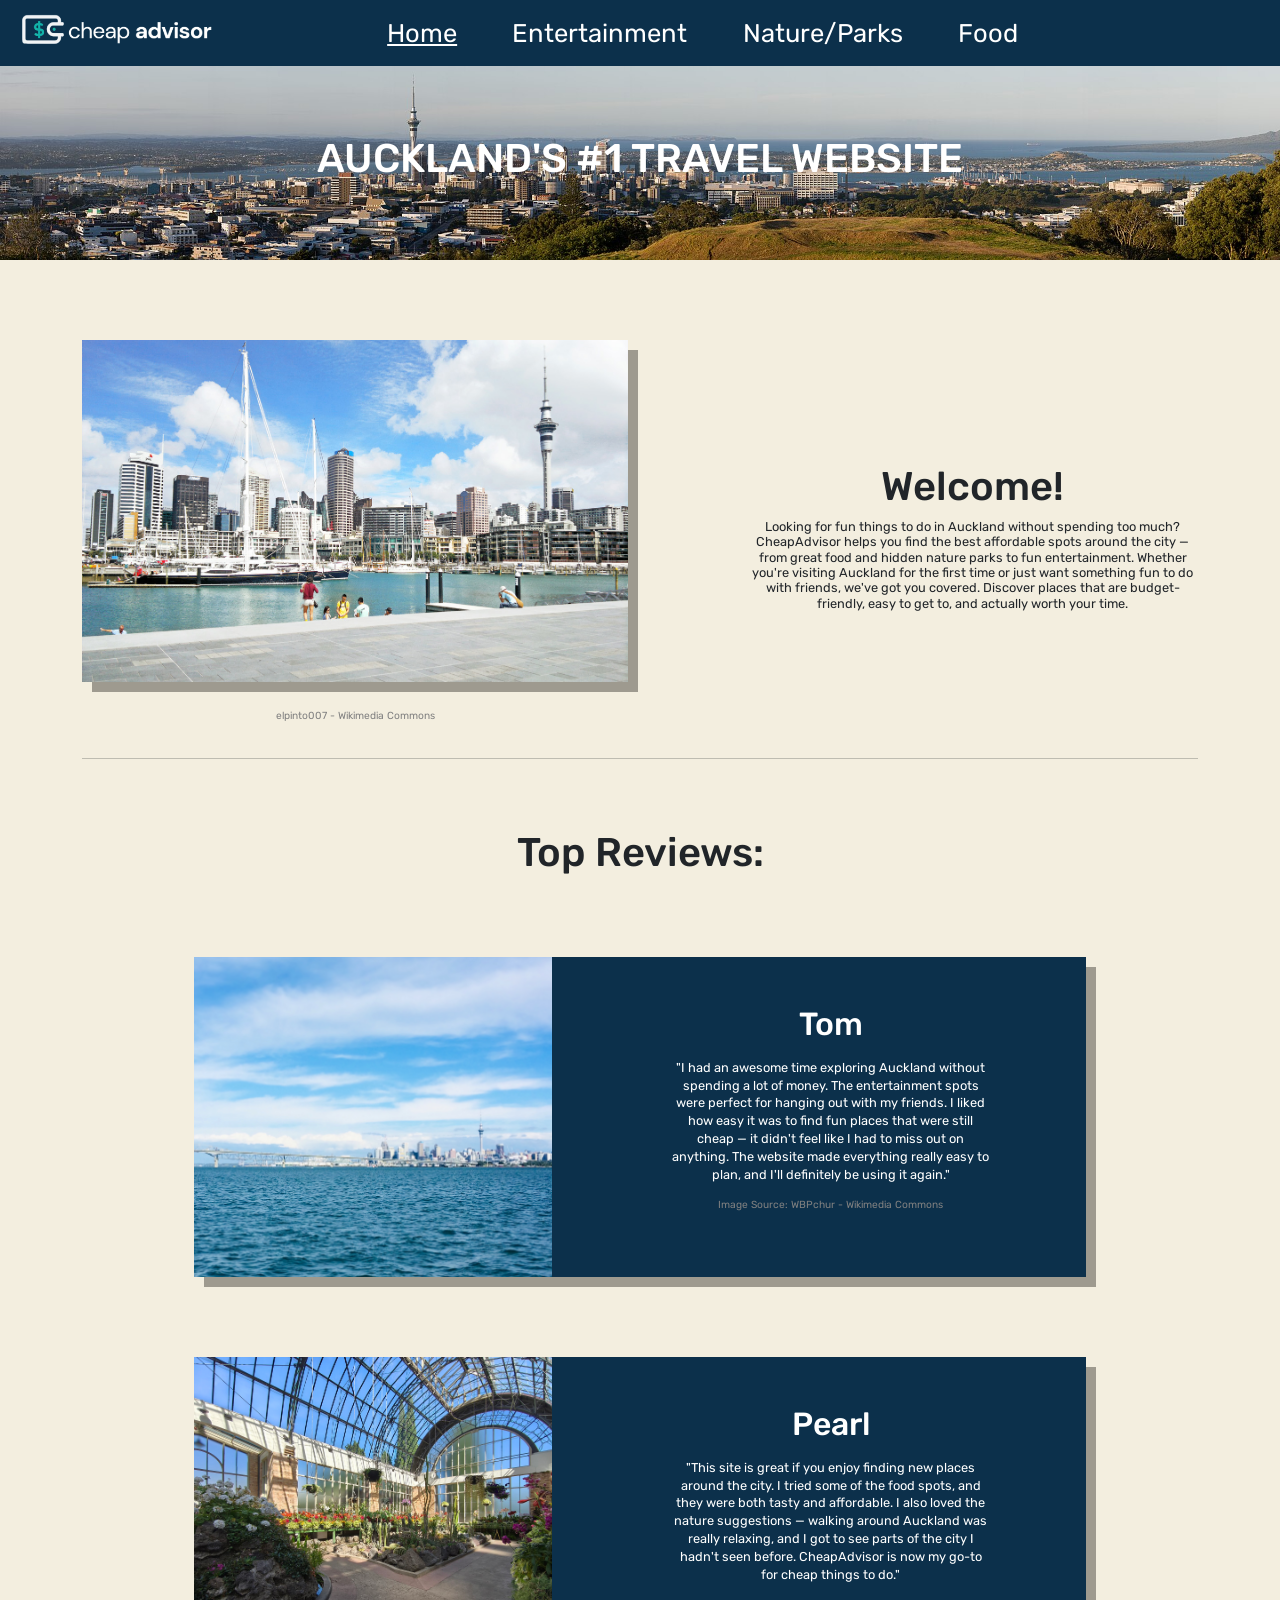
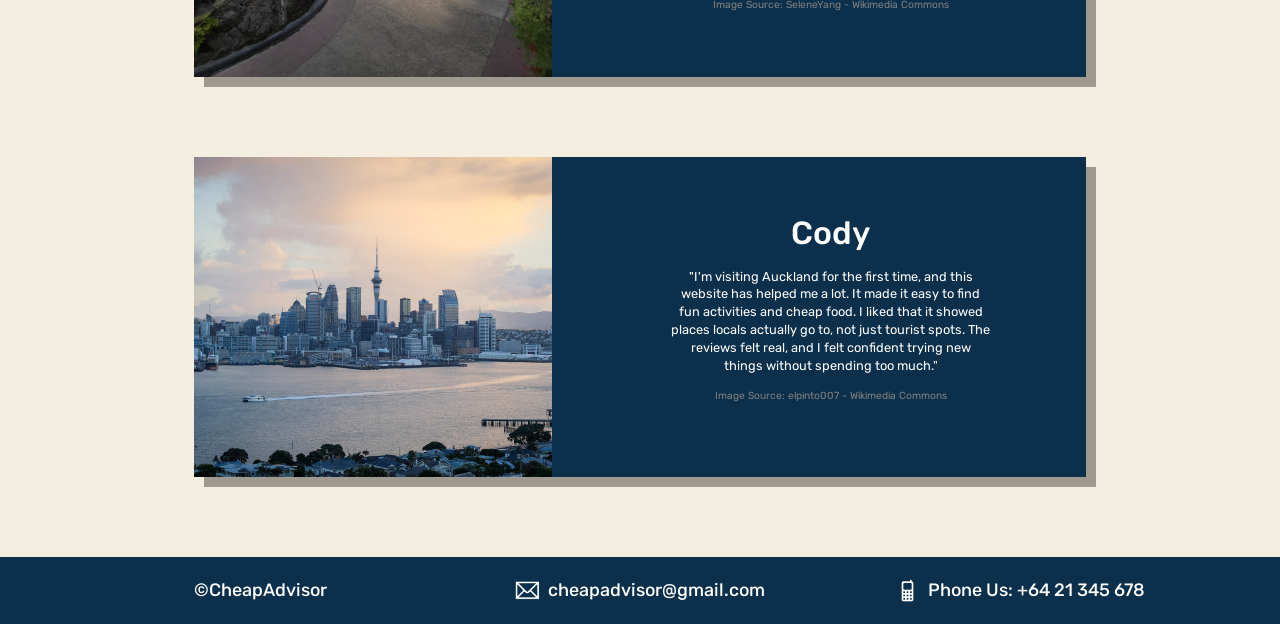
==== index.html @ 7c23dec3 "fixed figcaption error for home page" ====
<!DOCTYPE html>
<html lang="en">
<head>
    <meta charset="UTF-8">
    <meta name="viewport" content="width=device-width, initial-scale=1.0">
    <link href="https://cdn.jsdelivr.net/npm/bootstrap@5.3.3/dist/css/bootstrap.min.css" rel="stylesheet">
    <link rel="stylesheet" href="stylesheet.css">
    <title>Home Page</title>
    <style>
        @import url('https://fonts.googleapis.com/css2?family=Rubik:ital,wght@0,300..900;1,300..900&display=swap');
    </style>
</head>

<body>
    <!-- Alligns Nav-Bar links and logo horizontally. -->
    <nav class="navbar d-flex align-items-center">
        <!-- Adds margin to the logo on larger screens. -->
        <div class="navLogo flex-fill ms-lg-3">
                <div class="navLogo flex-fill ms-3 ms-lg-0 me-lg-5">
                    <a href="index.html">
                        <img src="img/logo.png" class="logo d-none d-sm-block" alt="LogoImage">
                        <img src="img/logo_xs.png" class="logo d-block d-sm-none" alt="LogoImage">
                    </a>
                </div>
        </div>

        <!-- Links to other 3 pages on our website -->
        <div class="navLinks flex-fill me-lg-5">
            <a class="text-white text-decoration-underline" href="index.html">Home</a>
            <a class="text-white text-decoration-none" href="entertainment.html">Entertainment</a>
            <a class="text-white text-decoration-none" href="nature.html">Nature/Parks</a>
            <a class="text-white text-decoration-none" href="food.html">Food</a>
        </div>

         <!-- Empty space to help balance and center the navbar layout -->
        <div class="navRightSpacer flex-fill"></div>


    </nav>

    <!-- Banner of the index.html page -->

    <div class="banner">
        <img class="indexheader img-fluid" src="img/indexheader.jpg" alt="Auckland Banner Image">
        <h1 class="bannertext">AUCKLAND'S #1 TRAVEL WEBSITE</h1>
    </div>



    <!-- Welcome Portion -->
    <div class="welcometext">
        <div class="container">
            <div class="row align-items-center">

                <div class="col-md-6">
                    <figure class="text-center">
                        <img class="cbdimage img-fluid" src="img/Auckland_CBD.jpg" alt="Auckland CBD">
                        <figcaption><a href="https://commons.wikimedia.org/wiki/File:Auckland_CBD.jpg" target="_blank">elpinto007 - Wikimedia Commons</a></figcaption>
                    </figure>
                </div>


                <div class="col-md-5 text-center ms-md-auto">
                    <h1>Welcome!</h1>
                    <h5 class="indexh5">
                        Looking for fun things to do in Auckland without spending too much? 
                        CheapAdvisor helps you find the best affordable spots around the city — 
                        from great food and hidden nature parks to fun entertainment. 
                        Whether you're visiting Auckland for the first time or just want something fun to do with friends, 
                        we've got you covered. Discover places that are budget-friendly, easy to get to, 
                        and actually worth your time.
                    </h5>
                </div>
            </div>
            <hr>
        </div>
    </div>


    <!-- Reviews -->
    <div class="reviewcontainer container">
        <h1 class="text-center">Top Reviews:</h1>
            <!-- Review 1 -->

            <div class="review-box">
                <div class="row align-items-center flex-column flex-md-row text-center">
    
                    <!-- Image -->
                    <div class="col-md-5 text-center">
                        <img src="img/Aucklandimage1.png" class="img-fluid review-img" alt="Review 1">
                    </div>
    
                    <!-- Text -->
                    <div class="col-md-7 text-center review-text">
                        <h1>Tom</h1>
                        <p>"I had an awesome time exploring Auckland without spending a lot of money. 
                            The entertainment spots were perfect for hanging out with my friends. 
                            I liked how easy it was to find fun places that were still cheap — it didn't 
                            feel like I had to miss out on anything. The website made everything really easy to plan, 
                            and I'll definitely be using it again."</p>

                        <figure class="indexfigcaptions text-center">
                            <figcaption><a href="https://commons.wikimedia.org/wiki/File:Auckland_skyline_from_harbour.png" target="_blank">Image Source: WBPchur - Wikimedia Commons</a></figcaption>
                        </figure>
                    </div>
                </div>
            </div>
            
            <!-- Review 2 -->

            <div class="review-box">
                <div class="row align-items-center">
                    <div class="col-md-5 text-center">
                        <img src="img/Aucklandimage2.jpg" class="img-fluid review-img" alt="Review 2">
                    </div>
    
                    <div class="col-md-4 text-center review-text">
                        <h1>Pearl</h1>
                        <p>"This site is great if you enjoy finding new places around the city. 
                            I tried some of the food spots, and they were both tasty and affordable. 
                            I also loved the nature suggestions — walking around Auckland was really relaxing, 
                            and I got to see parts of the city I hadn't seen before. CheapAdvisor is now my go-to 
                            for cheap things to do."</p>

                        <figure class="indexfigcaptions text-center">
                            <figcaption><a href="https://commons.wikimedia.org/wiki/File:The-Wintergardens-Auckland-2.jpg" target="_blank">Image Source: SeleneYang - Wikimedia Commons</a></figcaption>
                        </figure>
                    </div>
                </div>
            </div>
            
            <!-- Review 3 -->

            <div class='review-box'>
                <div class="row align-items-center">
                    
                    <div class="col-md-5 text-center">
                        <img src="img/Aucklandimage3.jpg" class="img-fluid review-img" alt="Review 3">
                    </div>
    
                    <div class="col-md-4 text-center review-text">
                        <h1>Cody</h1>
                        <p>"I'm visiting Auckland for the first time, and this website has helped me a lot. 
                            It made it easy to find fun activities and cheap food. I liked that it showed places 
                            locals actually go to, not just tourist spots. The reviews felt real, and I felt confident 
                            trying new things without spending too much."</p>

                        <figure class="indexfigcaptions text-center">
                            <figcaption><a href="https://commons.wikimedia.org/wiki/File:Auckland_skyline_-_May_2024.jpg" target="_blank">Image Source: elpinto007 - Wikimedia Commons</a></figcaption>
                        </figure>
                    </div>
                </div>
            </div>
    </div>


    <footer>
        <div class="container">

            <!-- Bootstrap container to keep content aligned and padded -->
            <div class="row align-items-center text-center">
    

                <!-- Left column in the footer -->
                <div class="col-md-4">
                    ©CheapAdvisor
                </div>
    
                <!-- Middle column with flexbox to align icon and email horizontally -->
                <div class="col-md-4 d-flex justify-content-center align-items-center gap-2">
                    <img class="footericons img-fluid" src="img/mailicon.png" alt="Mail icon">
                    <span>cheapadvisor@gmail.com</span>
                </div>
    
                <!-- Right column with phone icon + text -->
                <div class="col-md-4 d-flex justify-content-center align-items-center gap-2">
                    <img class="footericons img-fluid" src="img/phoneicon.png" alt="Phone icon">
                    <span>Phone Us: +64 21 345 678</span>
                </div>
    
            </div>
        </div>
    </footer>
</body>
</html>
---- stylesheet.css ----
/* -------------------------------- *
  /* Template (Header + Footer) */
/* -------------------------------- */
.navbar {
    background-color: #0c304b;
    width: 100%;

}


/* Adjusts the nav bar and logo's sizes to be responsive for all devices */

.logo {
    height: clamp(17px, 5vw, 50px);
    width: auto;
}

.navLinks a {
    font-size: clamp(11px, 2vw, 32px);
    margin: 0 clamp(0px, 2vw, 35px);
    white-space: nowrap;
    font-family: "Rubik";
}

/* Styling for the footer across all 4 pages, and auto-adjust */

footer{
    background-color: #0c304b;
    color: white;
    padding: 20px 0;
    bottom: 0;
    width: 100%;
    font-size: clamp(12px, 1.4vw, 32px);
    font-family: "Rubik";
    font-weight: 450;
}


.footericons{
    width: clamp(16px, 2vw, 32px);
    height: auto;
}
/* -------------------------------- */





/* -------------------------------- */
        /* Global Styles */
/* -------------------------------- */

body {
    background-color: #f3eedf;
    font-family: "Rubik", sans-serif;
    margin: 0;
}

figcaption a {
    font-size: clamp(10px, 0.8vw, 25px);
    margin-top: 4px;
    color: gray;
    text-decoration: none;
}

figcaption a:hover {
    color: gray;
    font-size: clamp(10px, 0.85vw, 25px);
    text-decoration: underline;
}

/* -------------------------------- */




/* -------------------------------- */
        /* Index Page */
/* -------------------------------- */


.banner{
    position: relative;
    display: flex;
    justify-content: center;
    align-items: center;
}

.indexheader{
    width: 100%;
}

.bannertext{
    position: absolute;
    color: white;
    text-align: center;
    font-size: clamp(18px, 4vw, 40px);
}

.welcometext{
    margin-top: 80px;
    margin-bottom: 200px;
}

.cbdimage{
    box-shadow: 10px 10px #9e9a8f;
    margin-bottom: 20px;
}

.indexh5{
    font-weight: normal;
    font-size: clamp(10px, 1vw, 40px)
}

.review-box {
    width: 80%;
    margin: 80px auto;
    background-color: #0c304b;
    color: white;
    position: relative;
    box-shadow: 10px 10px #9e9a8f;
}


.review-text {
    display: flex;
    flex-direction: column;
    justify-content: center;
    max-width: 80%;
    margin: 0 auto;
    padding: clamp(8px, 3vw, 60px);
    align-items: center;
}

.review-text p {
    font-size: clamp(5px, 1vw, 14px); 
    width: clamp(200px, 25vw, 400px);
    margin: 0 auto;
    text-align: center;
}

.review-box h1 {
    font-size: clamp(14px, 4vw, 32px);
    margin-bottom: clamp(4px, 2vw, 15px); 
}

.review-img {
    width: 100%;
    height: clamp(200px, 25vw, 400px);   
    object-fit: cover; 
    display: block;
}

.review-box .col-md-5{
    height: 100%;
}

.review-box .col-md-7 {
    height: 100%;
}

.review-box .row{
    height: 100%;
}

.review-text {
    display: flex;
    flex-direction: column;
    justify-content: center;
    max-width: 80%;
    margin: 0 auto;
    padding: 20px 60px;
}

.review-text p {
    font-size: clamp(10px, 1vw, 14px);
    line-height: 1.4;
    margin: 0;
}

.indexfigcaptions{
    margin-top: 10px;
    text-align: center;
    font-size: clamp(10px, 1vw, 14px);
    width: 500px;
}


.reviewcontainer{
    margin-top: -130px;
}
/* -------------------------------- */





/* -------------------------------- */
        /* Entertainment */
/* -------------------------------- */

.main-container {
    width: 100%;
    max-width: 2000px;
    margin: 0 auto;
    padding: 30px;
}

.activities-container {
    width: 100%;
    max-width: 1300px;
    margin: 0 auto;
}

.main-heading {
    font-size: clamp(17px, 2.5vw, 45px);
    font-weight: 450;
}

.section-heading {
    font-size: clamp(20px, 3.3vw, 42px);
    font-weight: 430;
}

.heading {
    font-size: clamp(18px, 1.7vw, 35px);
    text-decoration: underline;
    font-weight: 450;
}

.description-heading {
    font-size: clamp(14px, 1.5vw, 35px);
    text-decoration: underline;
    margin-top: 12px;
    margin-bottom: 5px;
}

.description-text {
    font-size: clamp(13px, 1.4vw, 20px);
    line-height: 1.7;
    min-width: 200px;
    max-width: 500px;
    margin: 0 auto;
}

.horizontal-images {
    border: 4px solid #0c304b;
    border-radius: 5px;
    width: 100%;
    max-width: 400px;
    height: auto;
}

#TopPicksHover {
    transition: transform 0.3s ease, opacity 0.3s ease;
}

#TopPicksHover:hover {
    transform: scale(1.05);
    opacity: 0.8;        
}

.activity-images{
    border: 4px solid #0c304b;
    border-radius: 5px;
    width: 100%;
    max-width: 500px;
    height: auto;
}

.activities-description-text {
    font-size: clamp(13px, 1.8vw, 18px);
    line-height: 1.7;
    max-width: 550px;
    margin: 0 auto;
}




/* -------------------------------- */




/* -------------------------------- */
            /* Nature */
/* -------------------------------- */



/* -------------------------------- */








/* -------------------------------- */
        /* Food */
/* -------------------------------- */

.sub-text {
    font-size: clamp(14px, 1.5vw, 32px);
    letter-spacing: 1.2px;
}


.food-banner-container {
    width: 100%;
}

.food-banner {
    width: auto;
    max-width: 800px;
    height: clamp(110px, 33vw, 270px);
    border-radius: 6px;
}

.asian-food-container {
    width: 100%;
    max-width: 1300px;
    margin: 0 auto;
}

.asian-food-images {
    border: 4px solid #0c304b;
    border-radius: 5px;
    width: 100%;
    max-width: 500px;
}

/* -------------------------------- */
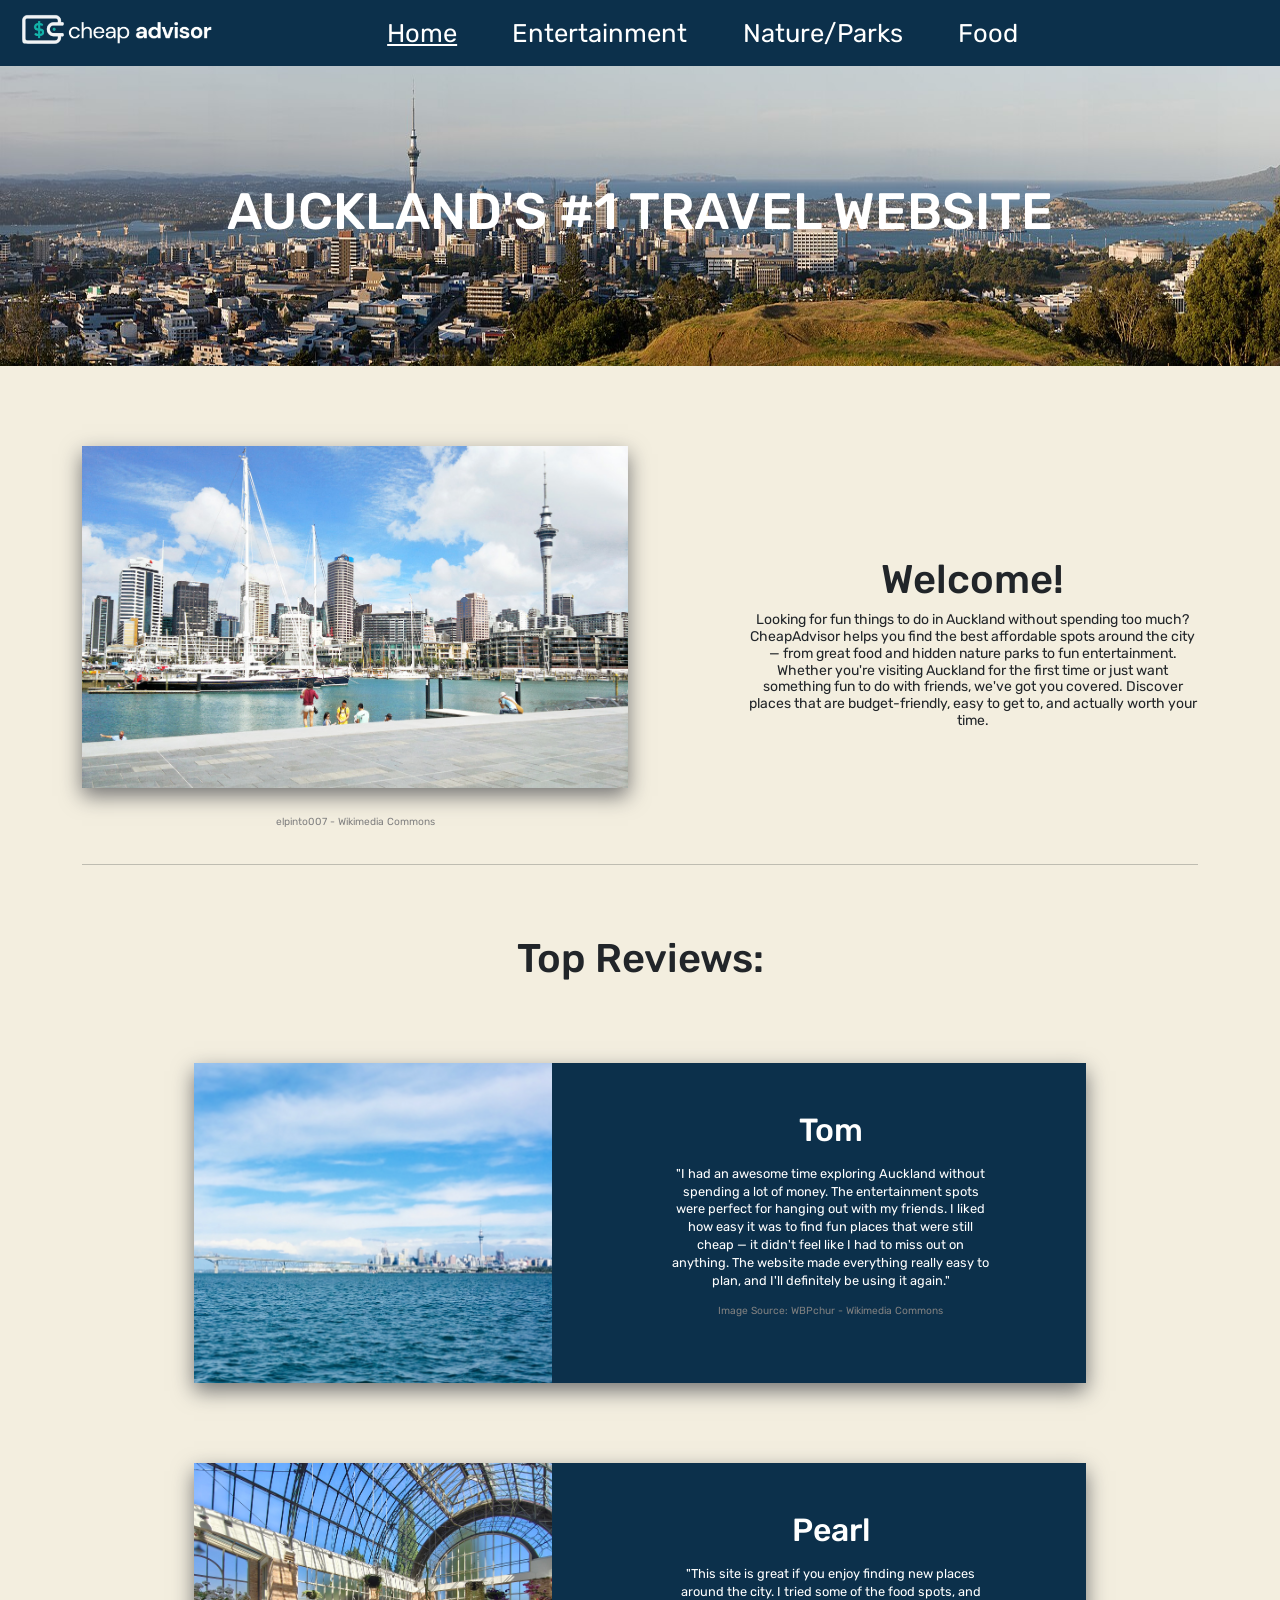
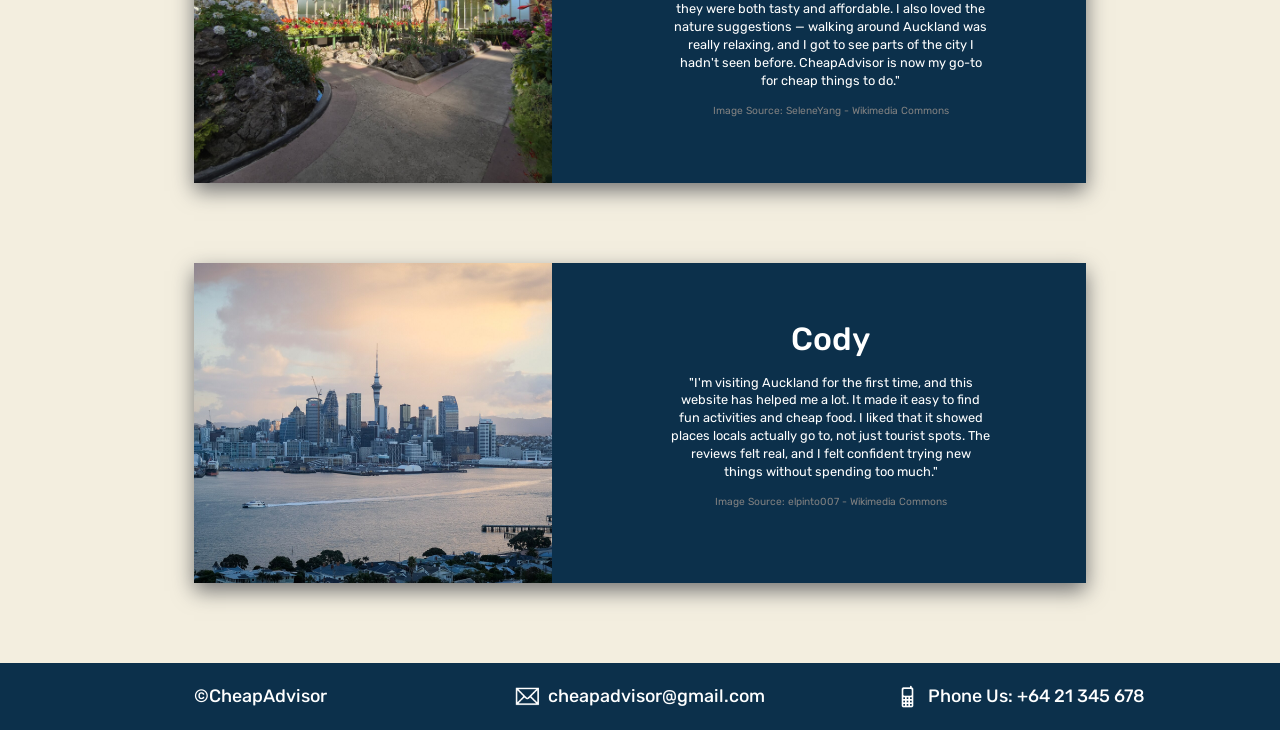
==== commit 4d27bfb0: "small changes" ====
--- a/index.html
+++ b/index.html
@@ -48,7 +48,7 @@
 
 
     <!-- Welcome Portion -->
-    <div class="welcometext">
+    <div class="welcomeinfo">
         <div class="container">
             <div class="row align-items-center">
 
@@ -60,8 +60,8 @@
                 </div>
 
 
-                <div class="col-md-5 text-center ms-md-auto">
-                    <h1>Welcome!</h1>
+                <div class="welcometext col-md-5 text-center ms-md-auto">
+                    <h1 class="text-center">Welcome!</h1>
                     <h5 class="indexh5">
                         Looking for fun things to do in Auckland without spending too much? 
                         CheapAdvisor helps you find the best affordable spots around the city — 
--- a/stylesheet.css
+++ b/stylesheet.css
@@ -57,7 +57,7 @@
 }
 
 figcaption a {
-    font-size: clamp(10px, 0.8vw, 25px);
+    font-size: clamp(8.5px, 0.8vw, 25px);
     margin-top: 4px;
     color: gray;
     text-decoration: none;
@@ -87,29 +87,29 @@
 }
 
 .indexheader{
-    width: 100%;
+    height: clamp(60px, 25vw, 300px);
 }
 
 .bannertext{
     position: absolute;
     color: white;
     text-align: center;
-    font-size: clamp(18px, 4vw, 40px);
-}
-
-.welcometext{
+    font-size: clamp(18px, 4vw, 60px);
+}
+
+.welcomeinfo{
     margin-top: 80px;
     margin-bottom: 200px;
 }
 
 .cbdimage{
-    box-shadow: 10px 10px #9e9a8f;
+    box-shadow: 0 8px 20px rgb(116, 116, 116);
     margin-bottom: 20px;
 }
 
 .indexh5{
     font-weight: normal;
-    font-size: clamp(10px, 1vw, 40px)
+    font-size: clamp(14px, 1vw, 60px);
 }
 
 .review-box {
@@ -118,7 +118,7 @@
     background-color: #0c304b;
     color: white;
     position: relative;
-    box-shadow: 10px 10px #9e9a8f;
+    box-shadow: 0 8px 20px rgb(116, 116, 116);
 }
 
 
@@ -146,7 +146,7 @@
 
 .review-img {
     width: 100%;
-    height: clamp(200px, 25vw, 400px);   
+    height: clamp(260px, 25vw, 400px);
     object-fit: cover; 
     display: block;
 }
@@ -228,6 +228,15 @@
     font-weight: 450;
 }
 
+.heading a {
+    color: black;
+}
+
+.heading a:hover {
+    font-size: clamp(15px, 1.6vw, 38px);
+    color: rgb(67, 67, 67);
+}
+
 .description-heading {
     font-size: clamp(14px, 1.5vw, 35px);
     text-decoration: underline;
@@ -235,6 +244,15 @@
     margin-bottom: 5px;
 }
 
+.description-heading a{
+    color: black;
+}
+
+.description-heading a:hover {
+    font-size: clamp(15px, 1.6vw, 38px);
+    color: rgb(67, 67, 67);
+}
+
 .description-text {
     font-size: clamp(13px, 1.4vw, 20px);
     line-height: 1.7;
@@ -251,11 +269,11 @@
     height: auto;
 }
 
-#TopPicksHover {
+.TopPicksHover {
     transition: transform 0.3s ease, opacity 0.3s ease;
 }
 
-#TopPicksHover:hover {
+.TopPicksHover:hover {
     transform: scale(1.05);
     opacity: 0.8;        
 }
@@ -339,5 +357,3 @@
 
 
 
-
-
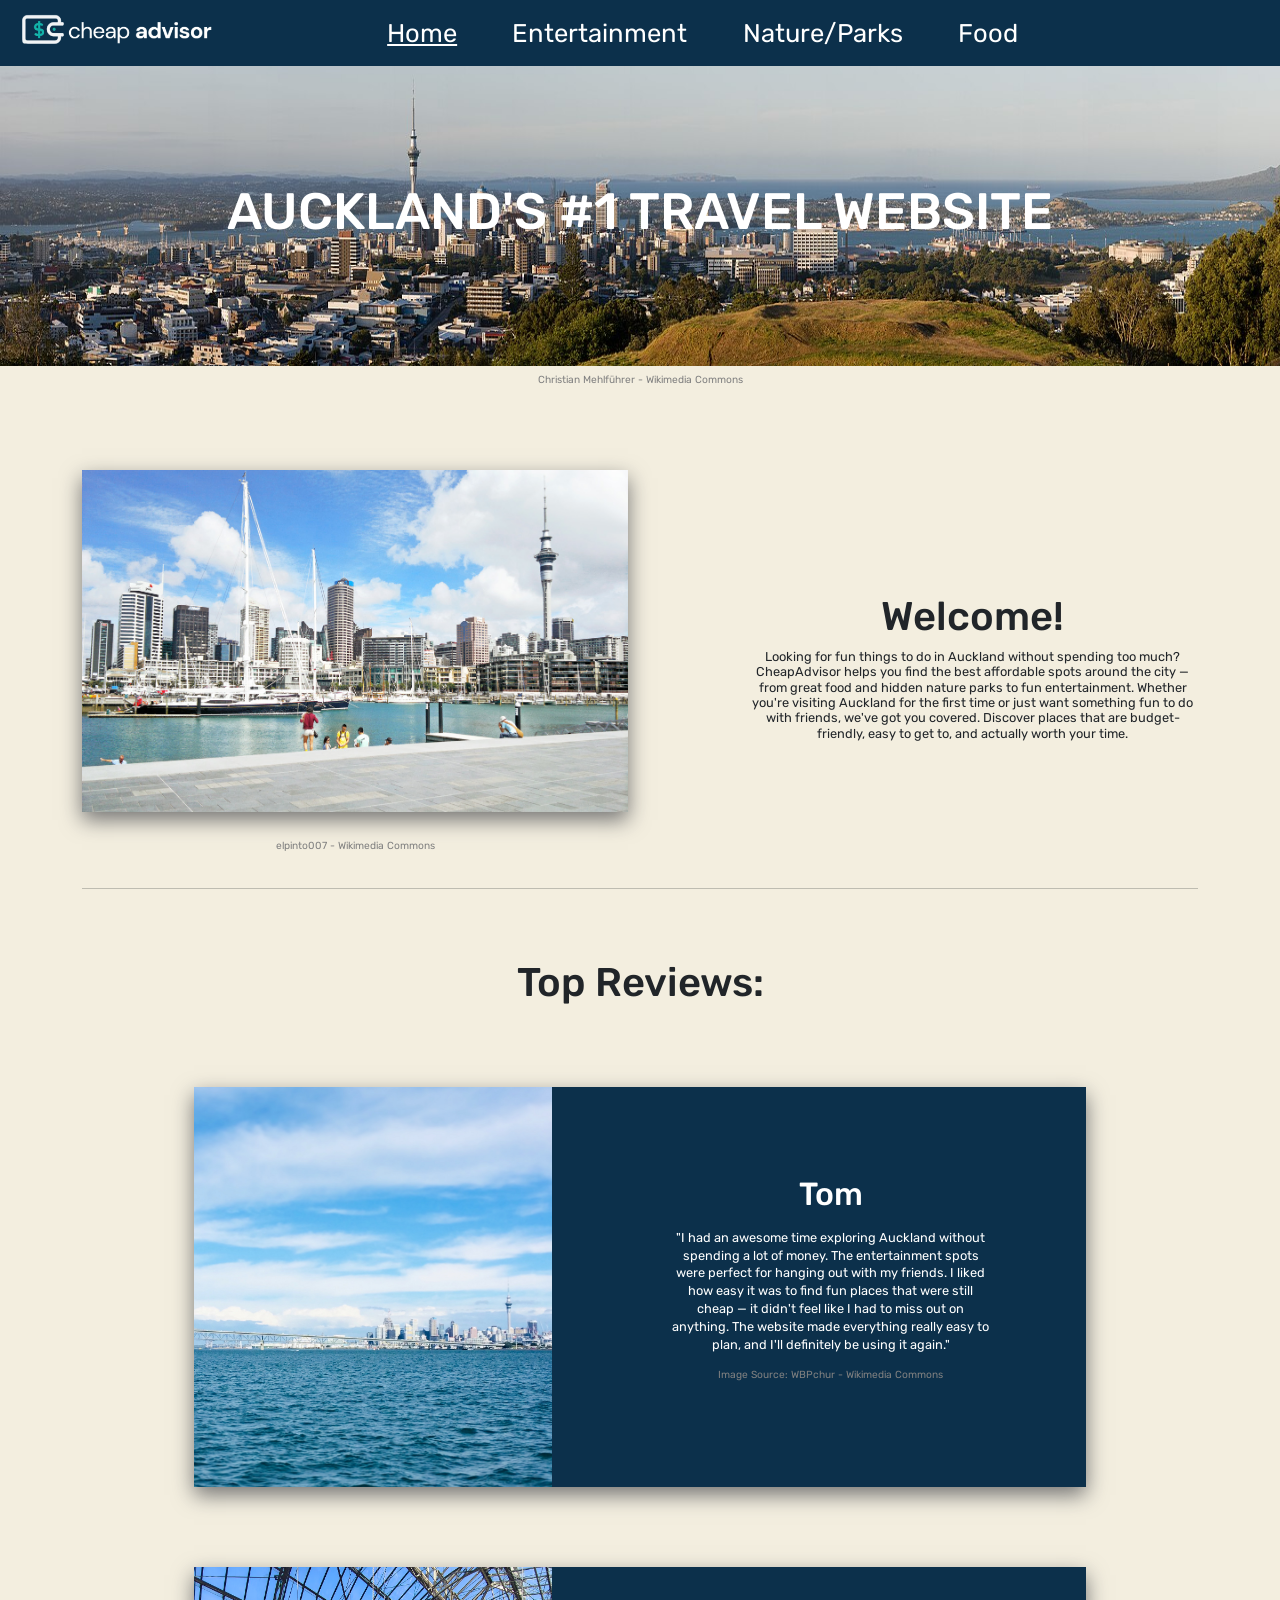
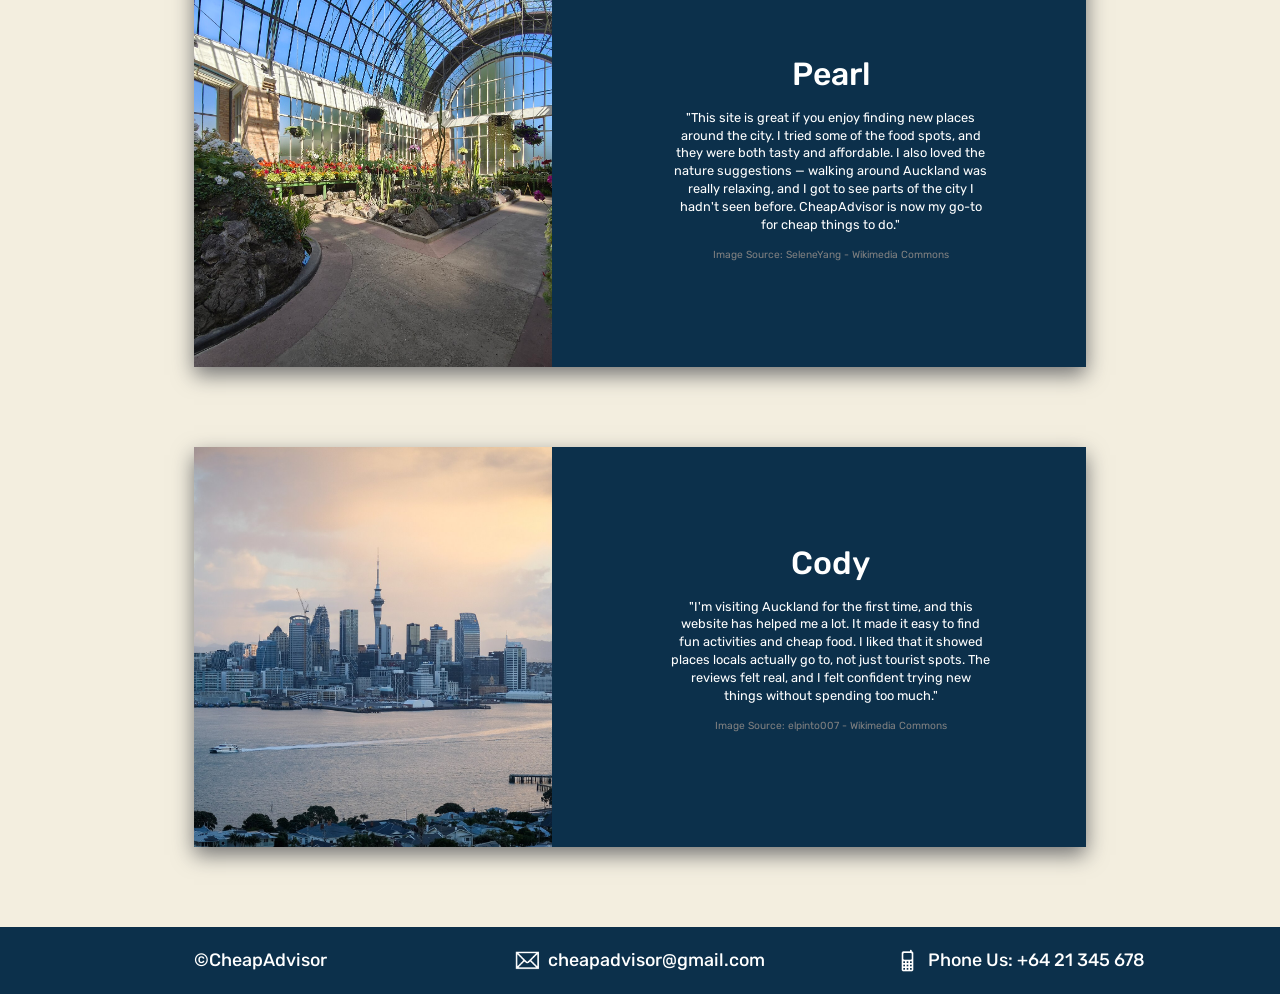
==== commit 464ef3b5: "Added figcaption for index banner, and starting working on nature page" ====
--- a/index.html
+++ b/index.html
@@ -44,6 +44,10 @@
         <img class="indexheader img-fluid" src="img/indexheader.jpg" alt="Auckland Banner Image">
         <h1 class="bannertext">AUCKLAND'S #1 TRAVEL WEBSITE</h1>
     </div>
+
+    <figure class="text-center">
+                        <figcaption><a href="https://commons.wikimedia.org/wiki/File:AucklandPano_MC.jpg" target="_blank">Christian Mehlführer - Wikimedia Commons</a></figcaption>
+        </figure>
 
 
 
--- a/stylesheet.css
+++ b/stylesheet.css
@@ -1,44 +1,48 @@
 /* -------------------------------- *
   /* Template (Header + Footer) */
 /* -------------------------------- */
+
+/* Navbar Container */
 .navbar {
-    background-color: #0c304b;
-    width: 100%;
-
-}
-
-
-/* Adjusts the nav bar and logo's sizes to be responsive for all devices */
-
-.logo {
+    background-color: #0c304b; /* Colour of the nav bar */
+    width: 100%; /* Ensures navbar spans the full width of the page */
+
+}
+
+/* Logo image */
+.logo { 
+    /* styling makes the nav bar logo responsive       -
+         minimum = 17px (so it never gets too tiny)
+       - preferred = 5% of viewport width
+       - maximum = 50px (so it doesn’t get oversized on large screens) */
     height: clamp(17px, 5vw, 50px);
     width: auto;
 }
 
+/* Navigation Links */
 .navLinks a {
-    font-size: clamp(11px, 2vw, 32px);
-    margin: 0 clamp(0px, 2vw, 35px);
-    white-space: nowrap;
+    font-size: clamp(11px, 2vw, 32px); /* Responsive font size for nav links */
+    margin: 0 clamp(0px, 2vw, 35px); /* Responsive horizontal margin between links */
+    white-space: nowrap; /* Prevents links from breaking into multiple lines */
     font-family: "Rubik";
 }
 
-/* Styling for the footer across all 4 pages, and auto-adjust */
-
+/* Footer Styles */
 footer{
     background-color: #0c304b;
     color: white;
     padding: 20px 0;
     bottom: 0;
     width: 100%;
-    font-size: clamp(12px, 1.4vw, 32px);
+    font-size: clamp(12px, 1.4vw, 32px); /* Responsive font size for footer text */
     font-family: "Rubik";
-    font-weight: 450;
-}
-
-
+    font-weight: 450; /* Slightly bolder than normal for better readability */
+}
+
+/* Footer Icon Styling (Mail and Phone) */
 .footericons{
-    width: clamp(16px, 2vw, 32px);
-    height: auto;
+    width: clamp(16px, 2vw, 32px); /* Responsive width for footer icons so they scale with the screen size */
+    height: auto; /* Maintains the aspect ratio of the icons */
 }
 /* -------------------------------- */
 
@@ -50,23 +54,26 @@
         /* Global Styles */
 /* -------------------------------- */
 
+/* Style for the entire page, font, background colour and margin reset */
 body {
-    background-color: #f3eedf;
-    font-family: "Rubik", sans-serif;
-    margin: 0;
-}
-
+    background-color: #f3eedf; /* Background colour of the page */
+    font-family: "Rubik", sans-serif; /* Sets the font for the entire page */
+    margin: 0; /* Removes default margin to allow for full-width elements */
+}
+
+/* Styling for image attribution that appears under images */
 figcaption a {
-    font-size: clamp(8.5px, 0.8vw, 25px);
-    margin-top: 4px;
-    color: gray;
+    font-size: clamp(8.5px, 0.8vw, 25px); /* Responsive font size for image captions global across all pages*/
+    margin-top: 4px; /* Adds a small margin above the caption for spacing between the image and caption */
+    color: gray; /* Sets the color of the caption text to gray for better readability and a subtle look so it doesn't overpower the image */
     text-decoration: none;
 }
 
+/* Hover effect for image attribution captions */
 figcaption a:hover {
-    color: gray;
-    font-size: clamp(10px, 0.85vw, 25px);
-    text-decoration: underline;
+    color: gray; 
+    font-size: clamp(10px, 0.85vw, 25px); /* Responsive font size on hover, changes minimum size so appears bigger on hover */
+    text-decoration: underline; /* Adds underline when hovered to indicate it's clickable */
 }
 
 /* -------------------------------- */
@@ -109,7 +116,7 @@
 
 .indexh5{
     font-weight: normal;
-    font-size: clamp(14px, 1vw, 60px);
+    font-size: clamp(10px, 1vw, 60px);
 }
 
 .review-box {
@@ -134,7 +141,7 @@
 
 .review-text p {
     font-size: clamp(5px, 1vw, 14px); 
-    width: clamp(200px, 25vw, 400px);
+    width: clamp(200px, 25vw, 600px);
     margin: 0 auto;
     text-align: center;
 }
@@ -146,7 +153,7 @@
 
 .review-img {
     width: 100%;
-    height: clamp(260px, 25vw, 400px);
+    height: clamp(200px, 34vw, 400px);
     object-fit: cover; 
     display: block;
 }
@@ -199,44 +206,50 @@
         /* Entertainment */
 /* -------------------------------- */
 
+/* Main Wrapper for the entire content of the page, sets max width and centers it */
 .main-container {
     width: 100%;
-    max-width: 2000px;
-    margin: 0 auto;
-    padding: 30px;
-}
-
+    max-width: 2000px; /* Prevents content from stretching too much on large screens */
+    margin: 0 auto; /* Centers the content horizontally */
+    padding: 30px; /* Padding around all content for spacing */
+}
+
+/* Wrapper for activities section */
 .activities-container {
     width: 100%;
     max-width: 1300px;
     margin: 0 auto;
 }
 
+/* Main First Heading for the page */
 .main-heading {
-    font-size: clamp(17px, 2.5vw, 45px);
-    font-weight: 450;
-}
-
+    font-size: clamp(17px, 2.5vw, 45px); /* Responsive font size, with a large minimum to ensure it stays large */
+    font-weight: 450; /* Bold text for the main heading to make it stand out */
+}
+
+/* Heading for the sections of the page (Top Picks, Budget Activities) */
 .section-heading {
     font-size: clamp(20px, 3.3vw, 42px);
-    font-weight: 430;
-}
-
-.heading {
-    font-size: clamp(18px, 1.7vw, 35px);
-    text-decoration: underline;
-    font-weight: 450;
-}
-
-.heading a {
-    color: black;
-}
-
-.heading a:hover {
-    font-size: clamp(15px, 1.6vw, 38px);
-    color: rgb(67, 67, 67);
-}
-
+    font-weight: 430; /* Slightly less bold than the main heading to create a visual hierarchy */
+}
+
+/* Hover effect for the images in the Top Picks section */
+.TopPicksHover {
+    transition: transform 0.3s ease, opacity 0.3s ease; /* Smooth transition for scaling and opacity changes */
+}
+
+/* Scaling hover effect for the images in top picks */
+.TopPicksHover:hover {
+    transform: scale(1.05); /* Makes image slightly larger on hover to not overlap the figcaption while still being noticable */
+    opacity: 0.8;        
+}
+
+/* Aligns the figcaption within the carousel when clicked on smaller screens */
+.fancybox__caption {
+    text-align: center;
+}
+
+/* Styling for the headingsin the top picks section */
 .description-heading {
     font-size: clamp(14px, 1.5vw, 35px);
     text-decoration: underline;
@@ -244,40 +257,39 @@
     margin-bottom: 5px;
 }
 
+/* Changes the colour of the heading links to black */
 .description-heading a{
     color: black;
 }
 
-.description-heading a:hover {
+/* Hover effect for the headings in the top picks section */
+.description-heading a:hover{
     font-size: clamp(15px, 1.6vw, 38px);
-    color: rgb(67, 67, 67);
-}
-
+    color: rgb(67, 67, 67); /* Grey to stand out on hover from original black text */
+}
+
+/* Description of activities in Top Picks */
 .description-text {
     font-size: clamp(13px, 1.4vw, 20px);
-    line-height: 1.7;
-    min-width: 200px;
-    max-width: 500px;
-    margin: 0 auto;
-}
-
+    line-height: 1.7; /* Increases line height for better readability */
+    min-width: 200px; /* Ensures text doesn't get too narrow on small screens */
+    max-width: 500px; /* Prevents text from stretching too much on large screens */
+    margin: 0 auto; /* Centers the text horizontally */
+}
+
+/* Top Picks (Horizontally Aligned) Image Styling */
 .horizontal-images {
-    border: 4px solid #0c304b;
+    border: 4px solid #0c304b; /* Smooth/Curved Border */
     border-radius: 5px;
+    /* Responsive width: scales with the screen size but has a maximum to prevent it from getting too large on big screens */
     width: 100%;
     max-width: 400px;
     height: auto;
 }
 
-.TopPicksHover {
-    transition: transform 0.3s ease, opacity 0.3s ease;
-}
-
-.TopPicksHover:hover {
-    transform: scale(1.05);
-    opacity: 0.8;        
-}
-
+
+/* Styling for images in budget activities section */
+/* Similar to top picks however images are bigger so different max-width */
 .activity-images{
     border: 4px solid #0c304b;
     border-radius: 5px;
@@ -286,12 +298,34 @@
     height: auto;
 }
 
+
+/* Styling for the headings and descriptions in the budget activities section */
+.heading {
+    font-size: clamp(18px, 1.7vw, 35px);
+    text-decoration: underline; /* Underlines for the heading to make it stand out against descriptions */
+    font-weight: 450;
+}
+
+/* Changes the colour of the heading links to black */
+.heading a {
+    color: black;
+}
+
+/* Hover effect for the headings*/
+.heading a:hover {
+    font-size: clamp(20px, 1.8vw, 38px); /* Increases size on hover */
+    color: rgb(67, 67, 67); /* Changes colour to a bit lighter on hover */
+}
+
+
+/* Responsive styling for the descriptions in the budget activities section */
 .activities-description-text {
     font-size: clamp(13px, 1.8vw, 18px);
     line-height: 1.7;
-    max-width: 550px;
-    margin: 0 auto;
-}
+    max-width: 550px; /* Ensures text doesn't stretch too much on large screens */
+    margin: 0 auto; /* Centers the text horizontally */
+}
+
 
 
 
@@ -305,9 +339,10 @@
             /* Nature */
 /* -------------------------------- */
 
-
-
-/* -------------------------------- */
+/* -------------------------------- */
+
+
+
 
 
 
@@ -320,29 +355,33 @@
         /* Food */
 /* -------------------------------- */
 
+/* Sub text under main heading */
 .sub-text {
     font-size: clamp(14px, 1.5vw, 32px);
-    letter-spacing: 1.2px;
-}
-
-
+    letter-spacing: 1.2px; /* Adds spacing between letters for better readability and clearer writing */
+}
+
+/* Wrapper for the food banner image */
 .food-banner-container {
     width: 100%;
 }
 
+/* Hero image */
 .food-banner {
     width: auto;
-    max-width: 800px;
+    max-width: 800px; /* Prevents image from stretching too wide on large screens and taking up lots of space */
     height: clamp(110px, 33vw, 270px);
-    border-radius: 6px;
-}
-
+    border-radius: 6px; /* Rounded corners */
+}
+
+/* Container for asian food section, sets max width and centers it */
 .asian-food-container {
     width: 100%;
     max-width: 1300px;
     margin: 0 auto;
 }
 
+/* Styling for images in asian food section, border colour, rounded border, max width */
 .asian-food-images {
     border: 4px solid #0c304b;
     border-radius: 5px;
